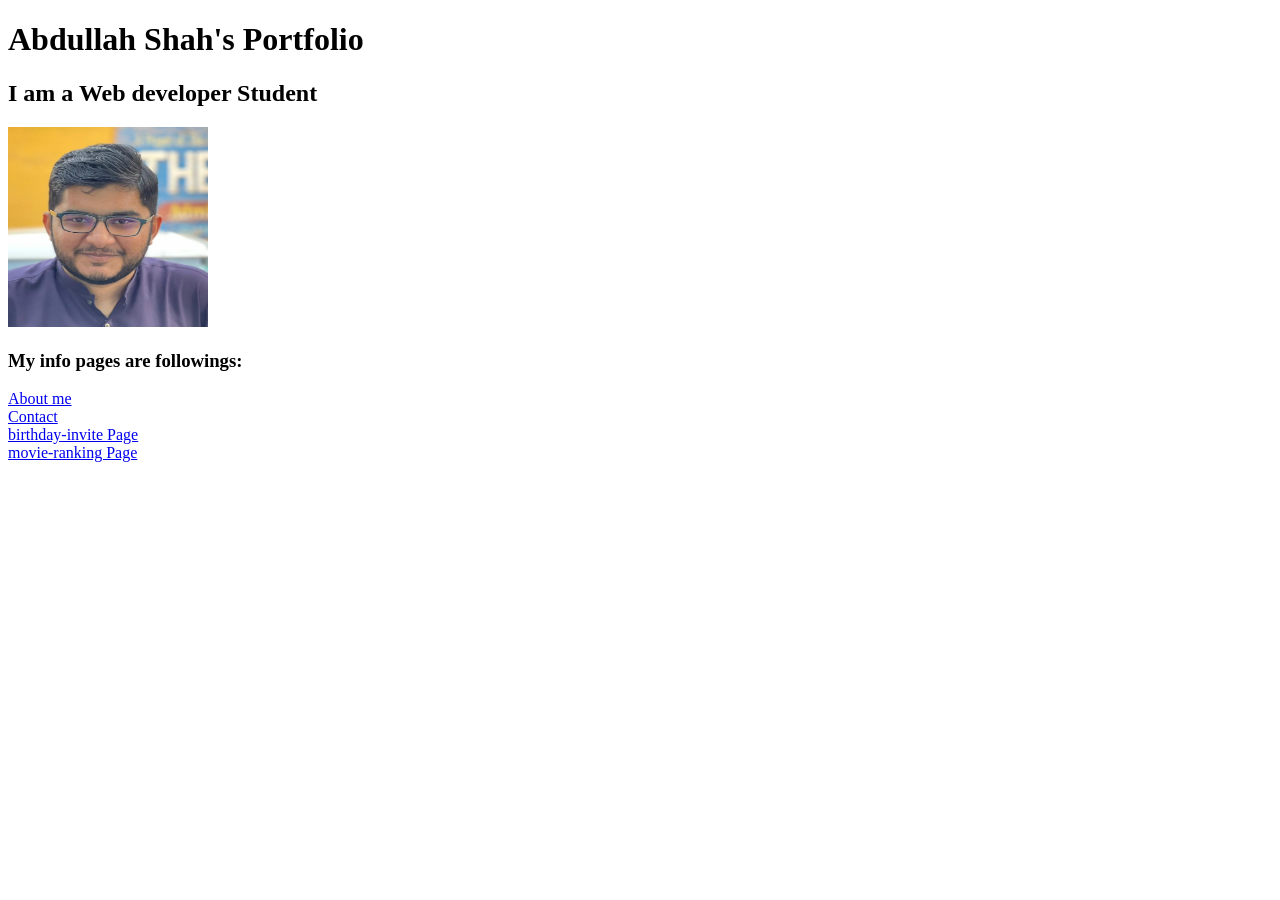
==== index.html @ 251cc84b "Add files via upload" ====
<!-- TODO 1: Create the HTML Boilerplate -->
<!DOCTYPE html>
<html lang="en">
<head>
    <meta charset="UTF-8">
    <meta name="viewport" content="width=device-width, initial-scale=1.0">
    <title>Document</title>
</head>
<body>
    <h1>Abdullah Shah's Portfolio</h1>
    <h2>I am a Web developer Student</h2>
    <img src="./assets/images/My image.jpg" width="200" height="200" alt="">
    <h3>My info pages are followings:</h3>
    <a href="./public/about.html">About me</a> <br>
    <a href="./public/contact.html">Contact</a> <br>
    <a href="./public/birthday-invite.html">birthday-invite Page</a> <br>
    <a href="./public/movie-ranking.html">movie-ranking Page</a> <br>

</body>
</html>
<!-- TODO 2: Add Your previous projects' HTML into the public folder -->

<!-- TODO 3: Take screenshots of your project previews and add the images to the images folder -->

<!-- TODO 4: Add titles/subtitles etc. -->

<!-- TODO 5: Add a link to the project pages -->

<!-- TODO 6: Add images to show the project previews
HINT for TODO 6: You can use the height attribute set to 200 to make the image smaller:
https://developer.mozilla.org/en-US/docs/Web/HTML/Element/img#attr-height -->

<!-- TODO 7: Add the Contact Me and About Me page links -->
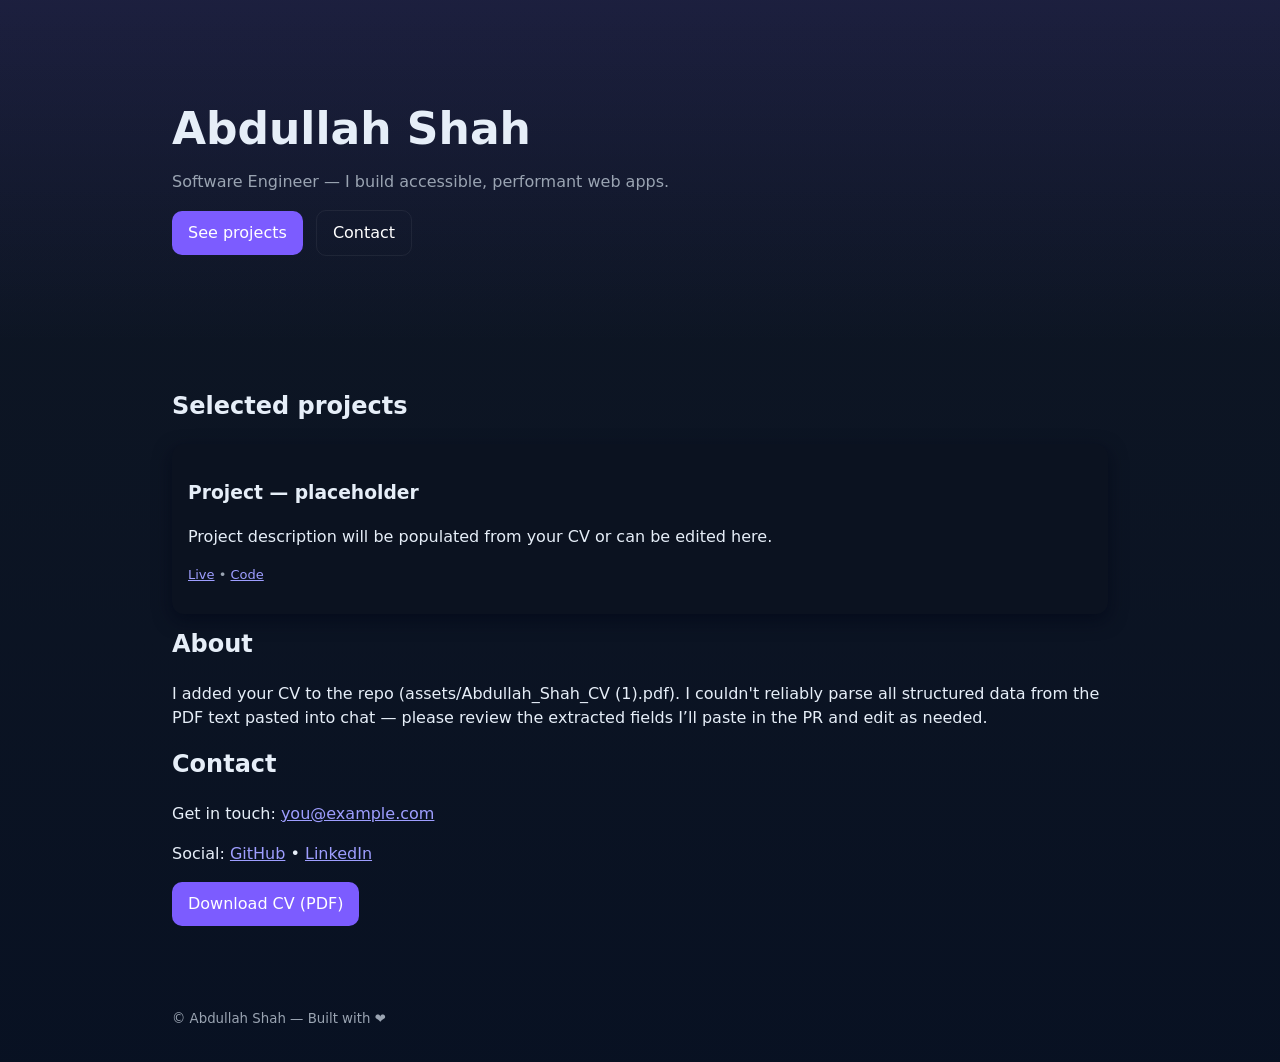
==== commit 4e15f2ba: "Add CV and portfolio starter (index, styles, README) on portfolio-starter branch" ====
--- a/index.html
+++ b/index.html
@@ -1,33 +1,51 @@
-<!-- TODO 1: Create the HTML Boilerplate -->
-<!DOCTYPE html>
+<!doctype html>
 <html lang="en">
 <head>
-    <meta charset="UTF-8">
-    <meta name="viewport" content="width=device-width, initial-scale=1.0">
-    <title>Document</title>
+  <meta charset="utf-8" />
+  <meta name="viewport" content="width=device-width,initial-scale=1" />
+  <title>Abdullah Shah — Portfolio</title>
+  <link rel="stylesheet" href="styles.css" />
 </head>
 <body>
-    <h1>Abdullah Shah's Portfolio</h1>
-    <h2>I am a Web developer Student</h2>
-    <img src="./assets/images/My image.jpg" width="200" height="200" alt="">
-    <h3>My info pages are followings:</h3>
-    <a href="./public/about.html">About me</a> <br>
-    <a href="./public/contact.html">Contact</a> <br>
-    <a href="./public/birthday-invite.html">birthday-invite Page</a> <br>
-    <a href="./public/movie-ranking.html">movie-ranking Page</a> <br>
+  <header class="hero">
+    <div class="container">
+      <h1>Abdullah Shah</h1>
+      <p class="lead">Software Engineer — I build accessible, performant web apps.</p>
+      <p class="cta">
+        <a href="#projects" class="btn">See projects</a>
+        <a href="#contact" class="btn ghost">Contact</a>
+      </p>
+    </div>
+  </header>
 
+  <main class="container">
+    <section id="projects">
+      <h2>Selected projects</h2>
+      <div class="grid" id="project-list">
+        <!-- Project cards will be updated after I extract/confirm details from your CV -->
+        <article class="card">
+          <h3>Project — placeholder</h3>
+          <p>Project description will be populated from your CV or can be edited here.</p>
+          <p class="meta"><a href="#">Live</a> • <a href="#">Code</a></p>
+        </article>
+      </div>
+    </section>
+
+    <section id="about">
+      <h2>About</h2>
+      <p id="bio">I added your CV to the repo (assets/Abdullah_Shah_CV (1).pdf). I couldn't reliably parse all structured data from the PDF text pasted into chat — please review the extracted fields I’ll paste in the PR and edit as needed.</p>
+    </section>
+
+    <section id="contact">
+      <h2>Contact</h2>
+      <p>Get in touch: <a href="mailto:you@example.com">you@example.com</a></p>
+      <p>Social: <a href="#">GitHub</a> • <a href="#">LinkedIn</a></p>
+      <p><a href="assets/Abdullah_Shah_CV (1).pdf" class="btn">Download CV (PDF)</a></p>
+    </section>
+  </main>
+
+  <footer class="container">
+    <small>© Abdullah Shah — Built with ❤️</small>
+  </footer>
 </body>
 </html>
-<!-- TODO 2: Add Your previous projects' HTML into the public folder -->
-
-<!-- TODO 3: Take screenshots of your project previews and add the images to the images folder -->
-
-<!-- TODO 4: Add titles/subtitles etc. -->
-
-<!-- TODO 5: Add a link to the project pages -->
-
-<!-- TODO 6: Add images to show the project previews
-HINT for TODO 6: You can use the height attribute set to 200 to make the image smaller:
-https://developer.mozilla.org/en-US/docs/Web/HTML/Element/img#attr-height -->
-
-<!-- TODO 7: Add the Contact Me and About Me page links -->
--- a/styles.css
+++ b/styles.css
@@ -0,0 +1,23 @@
+:root{
+  --bg:#0f1724; --card:#0b1220; --muted:#9aa4b2; --accent:#7c5cff; --glass: rgba(255,255,255,0.04);
+  --radius:12px; --max:1000px; --gap:20px;
+  color-scheme: dark;
+}
+*{box-sizing:border-box}
+body{
+  font-family: Inter, system-ui, -apple-system, "Segoe UI", Roboto, "Helvetica Neue", Arial;
+  margin:0; background:linear-gradient(180deg,var(--bg),#071022 120%); color:#e6eef8;
+  line-height:1.5; -webkit-font-smoothing:antialiased;
+}
+.container{max-width:var(--max); margin:0 auto; padding:32px;}
+.hero{padding:64px 0 40px; background:linear-gradient(180deg, rgba(124,92,255,0.12), transparent);} 
+h1{margin:0 0 8px; font-size:clamp(28px,5vw,44px);} 
+.lead{color:var(--muted); margin:0 0 16px;} 
+.btn{display:inline-block;padding:10px 16px;border-radius:10px;background:var(--accent);color:white;text-decoration:none;margin-right:8px;} 
+.btn.ghost{background:transparent;border:1px solid rgba(255,255,255,0.06);} 
+h2{margin-top:12px} 
+.grid{display:grid;grid-template-columns:repeat(auto-fit,minmax(220px,1fr));gap:var(--gap);margin-top:16px} 
+.card{background:var(--card); padding:16px;border-radius:var(--radius);box-shadow:0 6px 18px rgba(2,6,23,0.6);} 
+.meta{color:var(--muted); font-size:13px} 
+footer{padding:24px 0;color:var(--muted)} 
+@media (max-width:520px){ .container{padding:20px} .hero{padding:40px 0} }
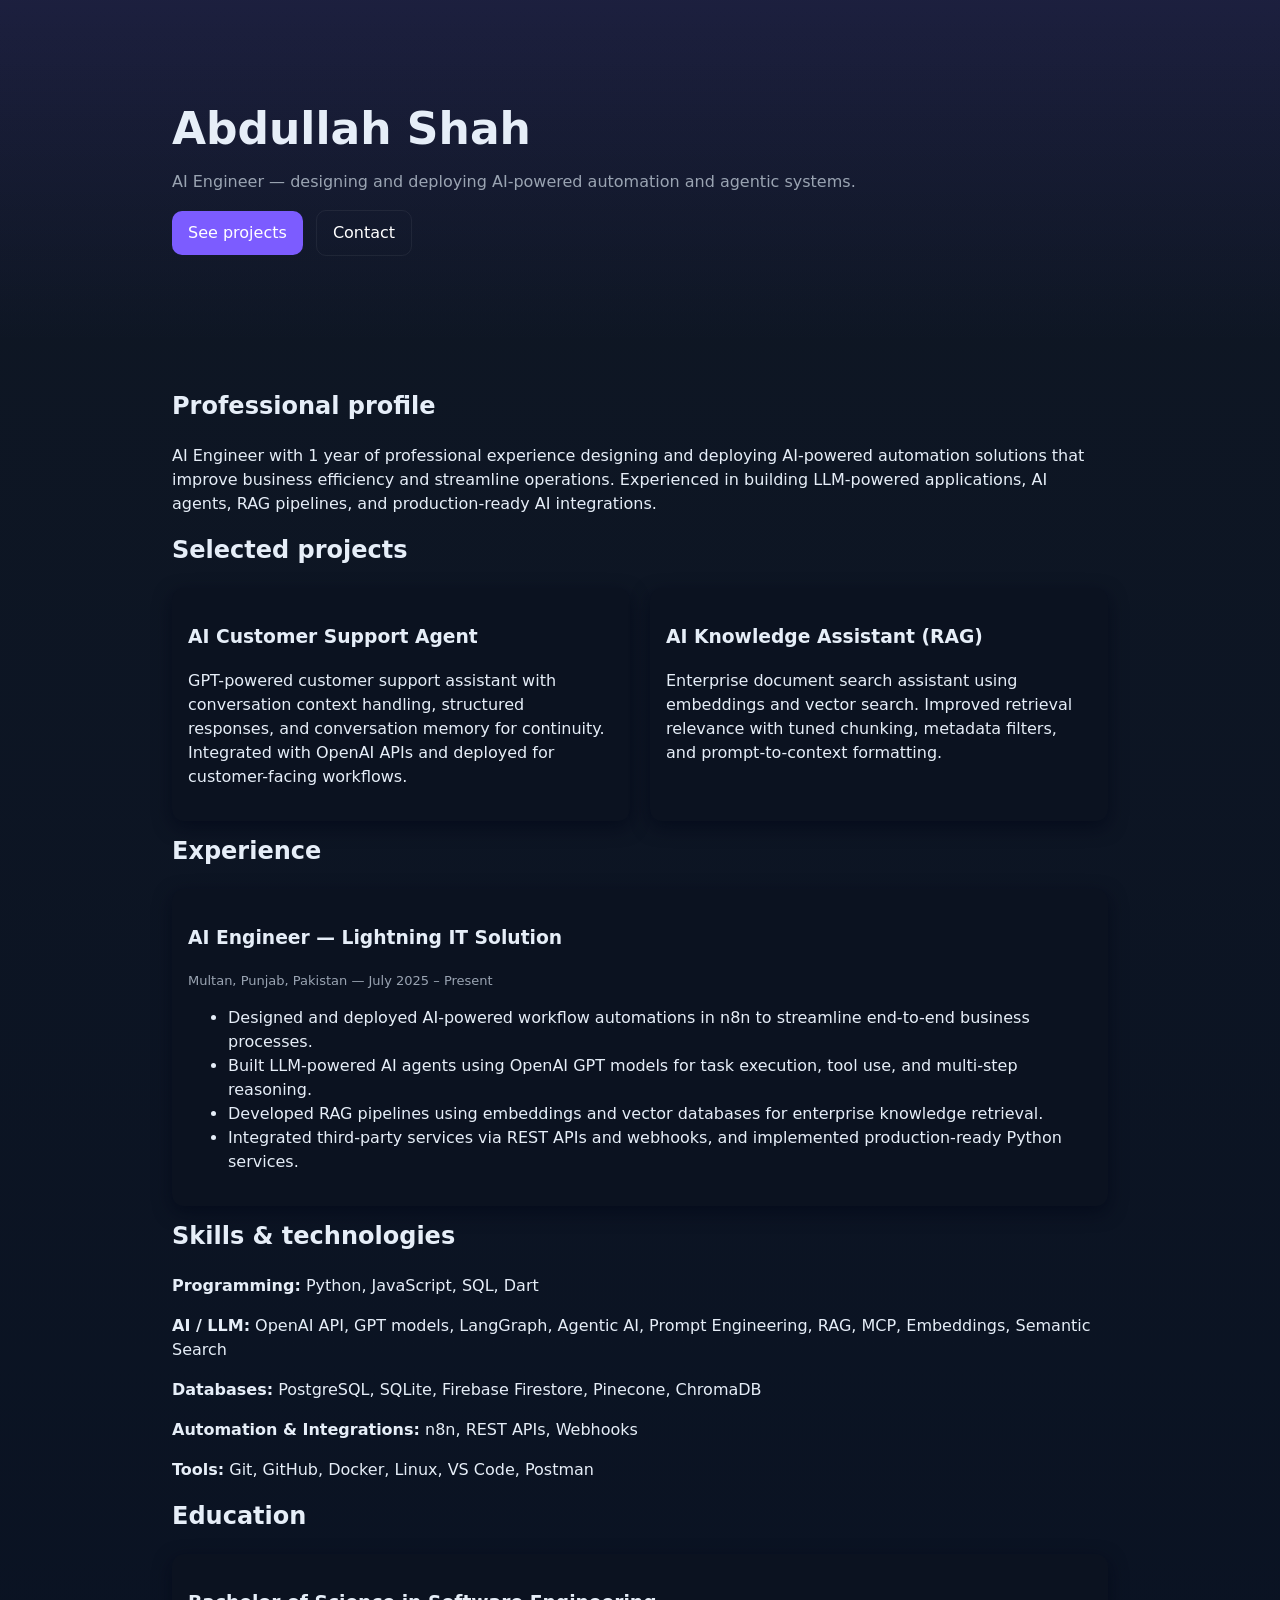
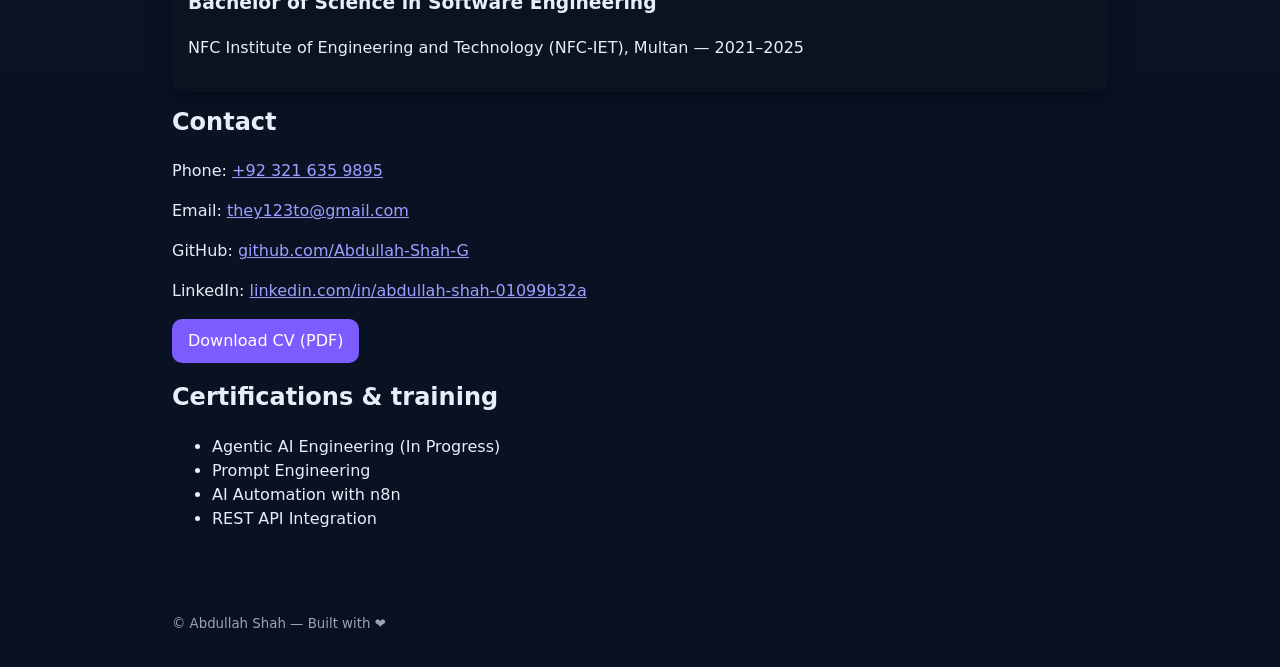
==== commit 57c40532: "Update site with extracted CV content on portfolio-starter branch" ====
--- a/index.html
+++ b/index.html
@@ -3,14 +3,14 @@
 <head>
   <meta charset="utf-8" />
   <meta name="viewport" content="width=device-width,initial-scale=1" />
-  <title>Abdullah Shah — Portfolio</title>
+  <title>Abdullah Shah — AI Engineer</title>
   <link rel="stylesheet" href="styles.css" />
 </head>
 <body>
   <header class="hero">
     <div class="container">
       <h1>Abdullah Shah</h1>
-      <p class="lead">Software Engineer — I build accessible, performant web apps.</p>
+      <p class="lead">AI Engineer — designing and deploying AI-powered automation and agentic systems.</p>
       <p class="cta">
         <a href="#projects" class="btn">See projects</a>
         <a href="#contact" class="btn ghost">Contact</a>
@@ -19,29 +19,76 @@
   </header>
 
   <main class="container">
+    <section id="summary">
+      <h2>Professional profile</h2>
+      <p>AI Engineer with 1 year of professional experience designing and deploying AI-powered automation solutions that improve business efficiency and streamline operations. Experienced in building LLM-powered applications, AI agents, RAG pipelines, and production-ready AI integrations.</p>
+    </section>
+
     <section id="projects">
       <h2>Selected projects</h2>
-      <div class="grid" id="project-list">
-        <!-- Project cards will be updated after I extract/confirm details from your CV -->
+      <div class="grid">
         <article class="card">
-          <h3>Project — placeholder</h3>
-          <p>Project description will be populated from your CV or can be edited here.</p>
-          <p class="meta"><a href="#">Live</a> • <a href="#">Code</a></p>
+          <h3>AI Customer Support Agent</h3>
+          <p>GPT-powered customer support assistant with conversation context handling, structured responses, and conversation memory for continuity. Integrated with OpenAI APIs and deployed for customer-facing workflows.</p>
+        </article>
+
+        <article class="card">
+          <h3>AI Knowledge Assistant (RAG)</h3>
+          <p>Enterprise document search assistant using embeddings and vector search. Improved retrieval relevance with tuned chunking, metadata filters, and prompt-to-context formatting.</p>
         </article>
       </div>
     </section>
 
-    <section id="about">
-      <h2>About</h2>
-      <p id="bio">I added your CV to the repo (assets/Abdullah_Shah_CV (1).pdf). I couldn't reliably parse all structured data from the PDF text pasted into chat — please review the extracted fields I’ll paste in the PR and edit as needed.</p>
+    <section id="experience">
+      <h2>Experience</h2>
+      <article class="card">
+        <h3>AI Engineer — Lightning IT Solution</h3>
+        <p class="meta">Multan, Punjab, Pakistan — July 2025 – Present</p>
+        <ul>
+          <li>Designed and deployed AI-powered workflow automations in n8n to streamline end-to-end business processes.</li>
+          <li>Built LLM-powered AI agents using OpenAI GPT models for task execution, tool use, and multi-step reasoning.</li>
+          <li>Developed RAG pipelines using embeddings and vector databases for enterprise knowledge retrieval.</li>
+          <li>Integrated third-party services via REST APIs and webhooks, and implemented production-ready Python services.</li>
+        </ul>
+      </article>
+    </section>
+
+    <section id="skills">
+      <h2>Skills & technologies</h2>
+      <p><strong>Programming:</strong> Python, JavaScript, SQL, Dart</p>
+      <p><strong>AI / LLM:</strong> OpenAI API, GPT models, LangGraph, Agentic AI, Prompt Engineering, RAG, MCP, Embeddings, Semantic Search</p>
+      <p><strong>Databases:</strong> PostgreSQL, SQLite, Firebase Firestore, Pinecone, ChromaDB</p>
+      <p><strong>Automation & Integrations:</strong> n8n, REST APIs, Webhooks</p>
+      <p><strong>Tools:</strong> Git, GitHub, Docker, Linux, VS Code, Postman</p>
+    </section>
+
+    <section id="education">
+      <h2>Education</h2>
+      <div class="card">
+        <h3>Bachelor of Science in Software Engineering</h3>
+        <p>NFC Institute of Engineering and Technology (NFC-IET), Multan — 2021–2025</p>
+      </div>
     </section>
 
     <section id="contact">
       <h2>Contact</h2>
-      <p>Get in touch: <a href="mailto:you@example.com">you@example.com</a></p>
-      <p>Social: <a href="#">GitHub</a> • <a href="#">LinkedIn</a></p>
+      <p>Phone: <a href="tel:+923216359895">+92 321 635 9895</a></p>
+      <p>Email: <a href="mailto:they123to@gmail.com">they123to@gmail.com</a></p>
+      <p>GitHub: <a href="https://github.com/Abdullah-Shah-G" target="_blank" rel="noopener">github.com/Abdullah-Shah-G</a></p>
+      <p>LinkedIn: <a href="https://www.linkedin.com/in/abdullah-shah-01099b32a" target="_blank" rel="noopener">linkedin.com/in/abdullah-shah-01099b32a</a></p>
       <p><a href="assets/Abdullah_Shah_CV (1).pdf" class="btn">Download CV (PDF)</a></p>
     </section>
+
+    <section id="certifications">
+      <h2>Certifications & training</h2>
+      <ul>
+        <li>Agentic AI Engineering (In Progress)</li>
+        <li>Prompt Engineering</li>
+        <li>AI Automation with n8n</li>
+        <li>REST API Integration</li>
+      </ul>
+    </section>
+
   </main>
 
   <footer class="container">
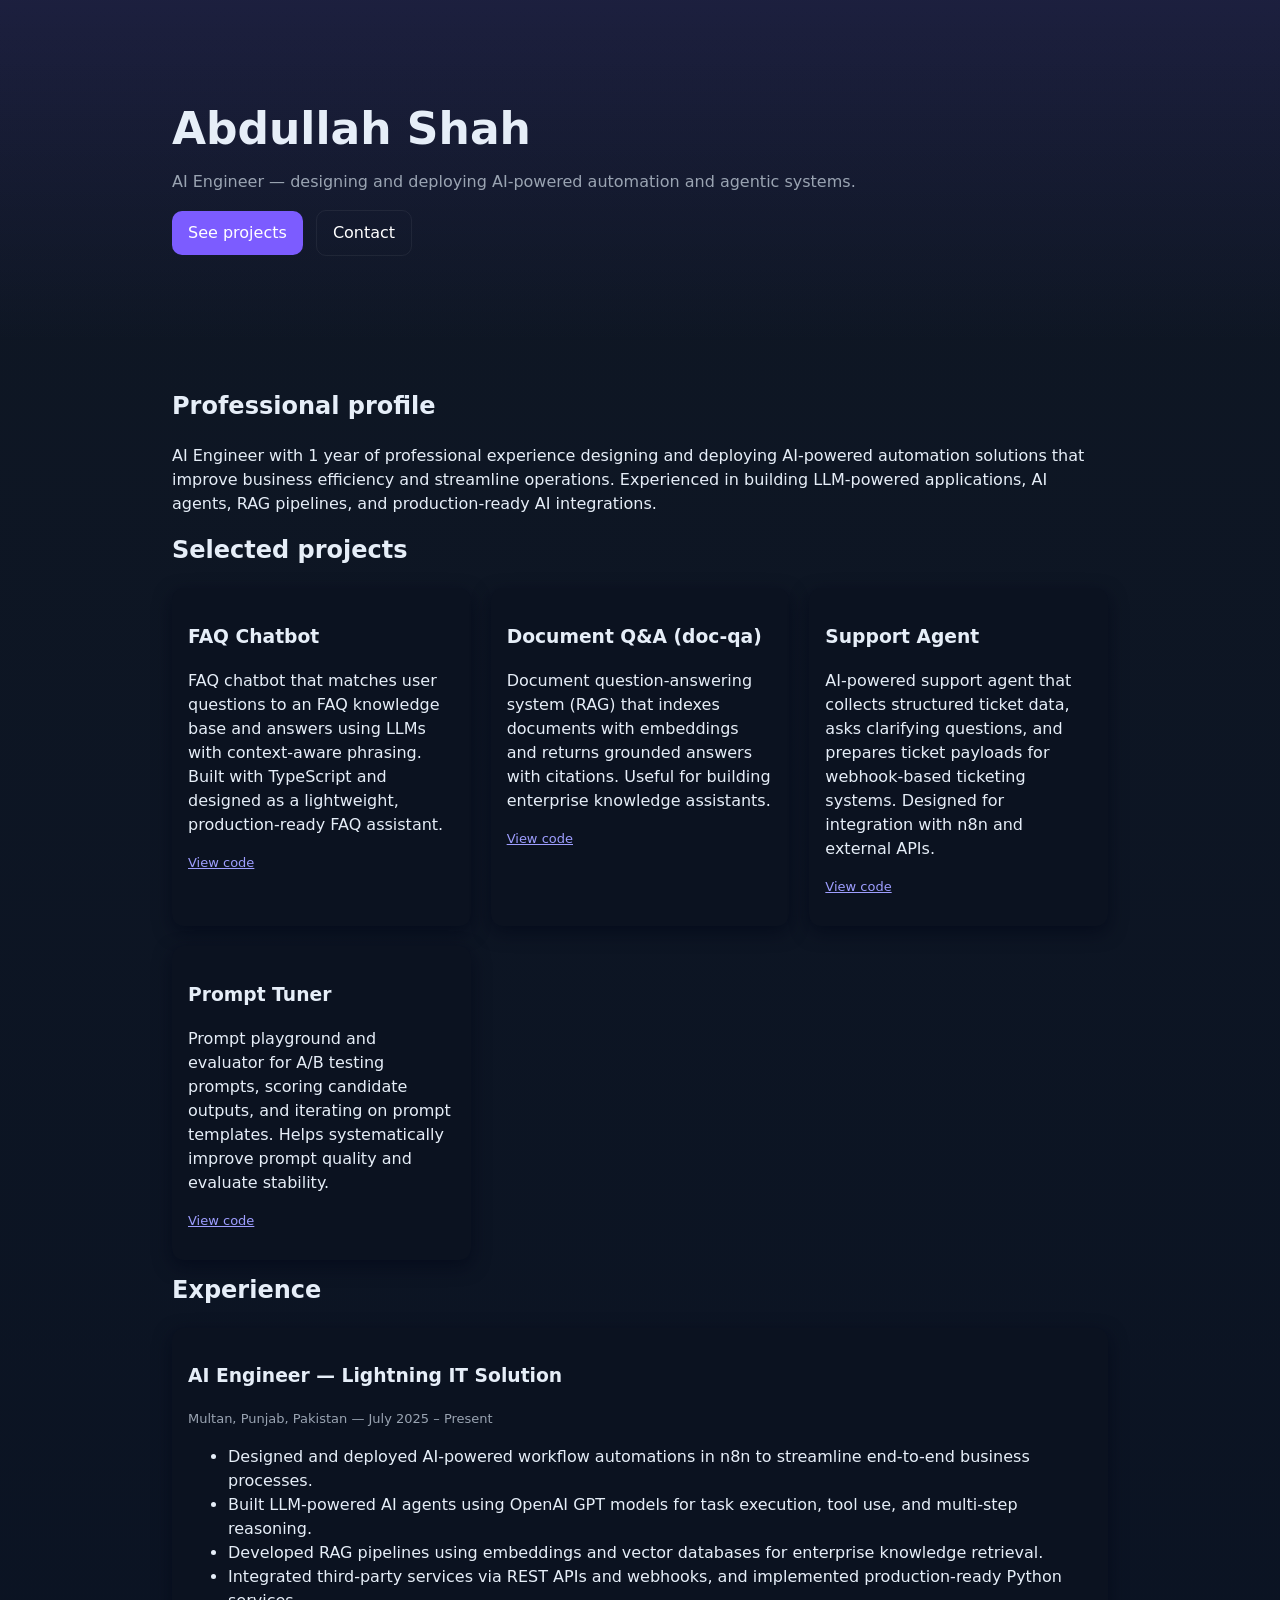
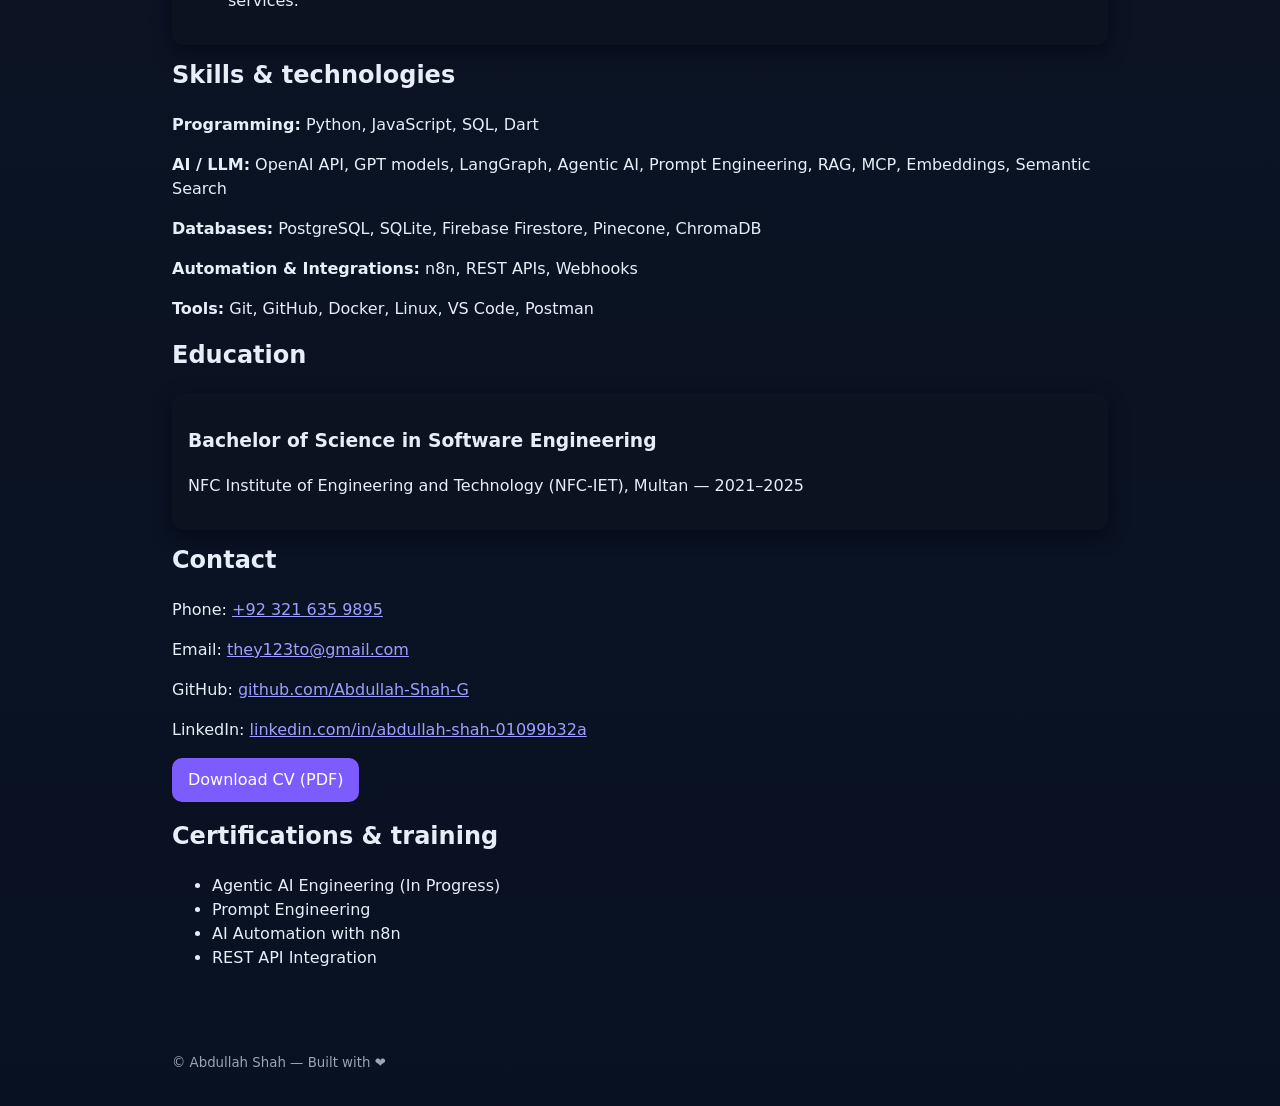
==== commit 03b35501: "Link added repos to portfolio projects on portfolio-starter branch" ====
--- a/index.html
+++ b/index.html
@@ -28,13 +28,27 @@
       <h2>Selected projects</h2>
       <div class="grid">
         <article class="card">
-          <h3>AI Customer Support Agent</h3>
-          <p>GPT-powered customer support assistant with conversation context handling, structured responses, and conversation memory for continuity. Integrated with OpenAI APIs and deployed for customer-facing workflows.</p>
+          <h3>FAQ Chatbot</h3>
+          <p>FAQ chatbot that matches user questions to an FAQ knowledge base and answers using LLMs with context-aware phrasing. Built with TypeScript and designed as a lightweight, production-ready FAQ assistant.</p>
+          <p class="meta"><a href="https://github.com/Abdullah-Shah-G/faq-chatbot" target="_blank" rel="noopener">View code</a></p>
         </article>
 
         <article class="card">
-          <h3>AI Knowledge Assistant (RAG)</h3>
-          <p>Enterprise document search assistant using embeddings and vector search. Improved retrieval relevance with tuned chunking, metadata filters, and prompt-to-context formatting.</p>
+          <h3>Document Q&A (doc-qa)</h3>
+          <p>Document question-answering system (RAG) that indexes documents with embeddings and returns grounded answers with citations. Useful for building enterprise knowledge assistants.</p>
+          <p class="meta"><a href="https://github.com/Abdullah-Shah-G/doc-qa" target="_blank" rel="noopener">View code</a></p>
+        </article>
+
+        <article class="card">
+          <h3>Support Agent</h3>
+          <p>AI-powered support agent that collects structured ticket data, asks clarifying questions, and prepares ticket payloads for webhook-based ticketing systems. Designed for integration with n8n and external APIs.</p>
+          <p class="meta"><a href="https://github.com/Abdullah-Shah-G/support-agent" target="_blank" rel="noopener">View code</a></p>
+        </article>
+
+        <article class="card">
+          <h3>Prompt Tuner</h3>
+          <p>Prompt playground and evaluator for A/B testing prompts, scoring candidate outputs, and iterating on prompt templates. Helps systematically improve prompt quality and evaluate stability.</p>
+          <p class="meta"><a href="https://github.com/Abdullah-Shah-G/prompt-tuner" target="_blank" rel="noopener">View code</a></p>
         </article>
       </div>
     </section>
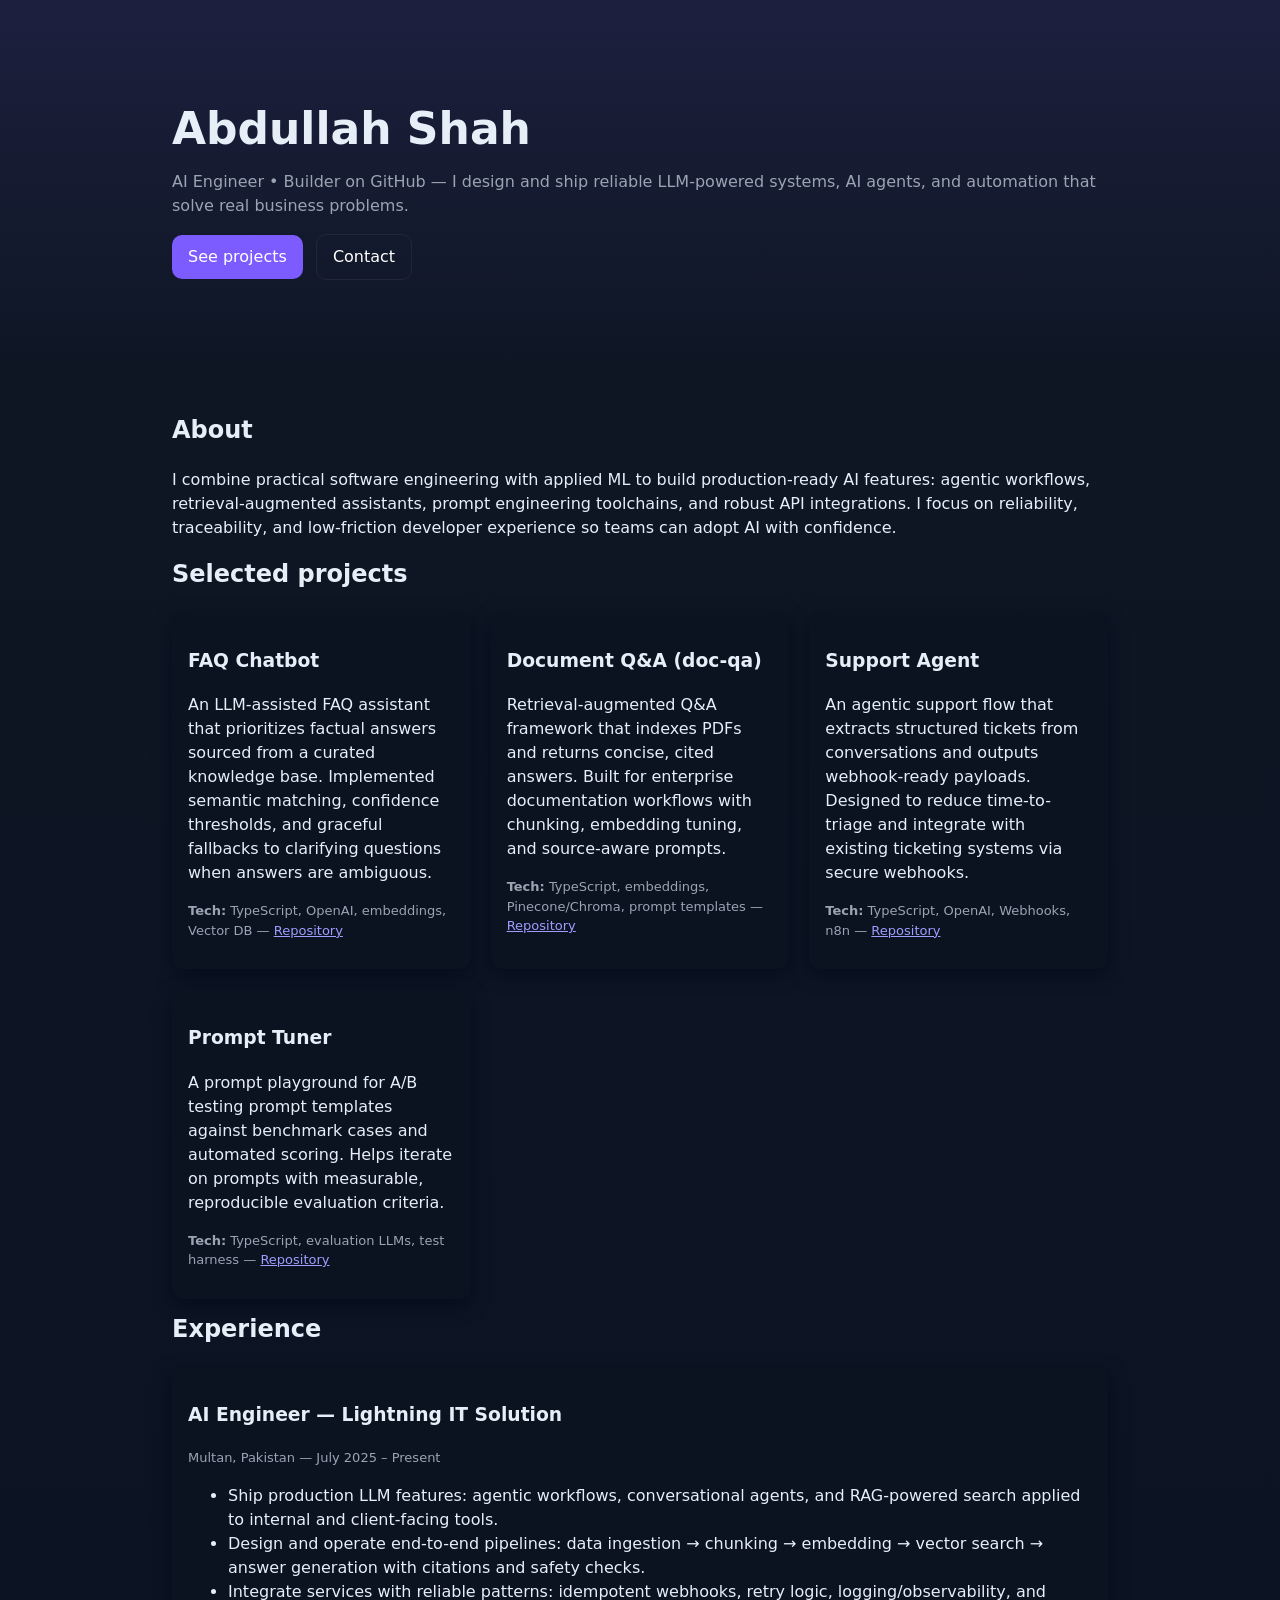
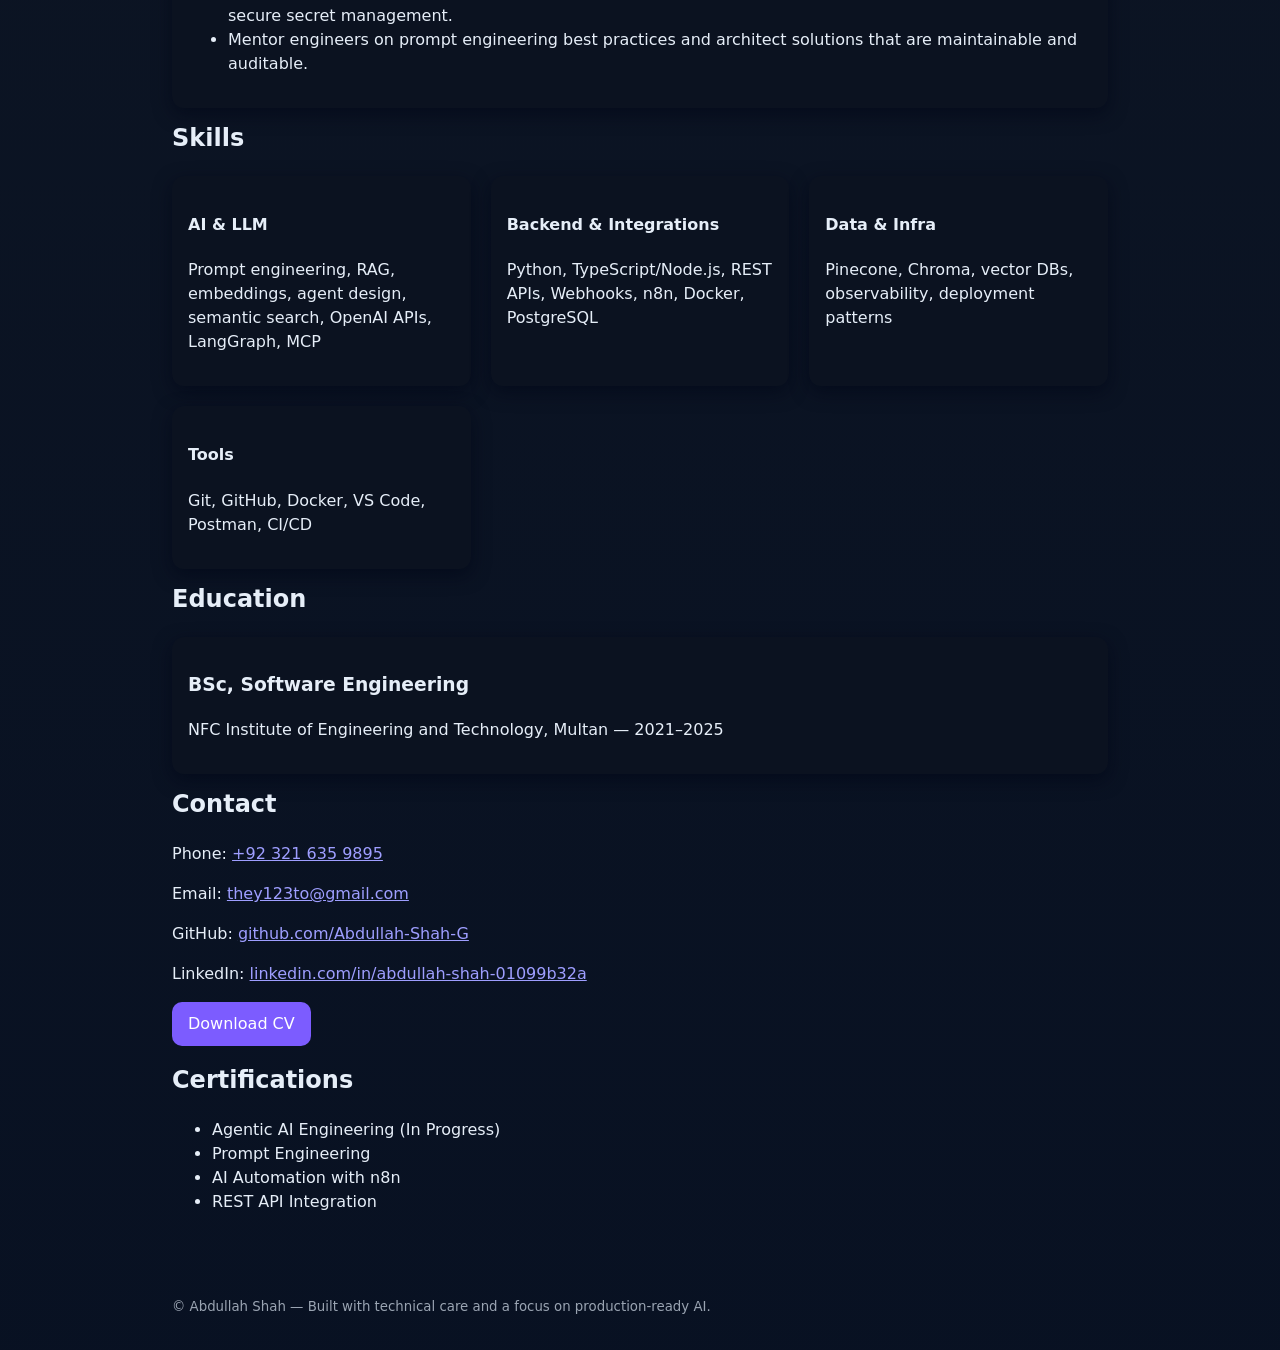
==== commit 47a4662d: "Polish site and README to read like an expert-built human portfolio" ====
--- a/index.html
+++ b/index.html
@@ -3,14 +3,14 @@
 <head>
   <meta charset="utf-8" />
   <meta name="viewport" content="width=device-width,initial-scale=1" />
-  <title>Abdullah Shah — AI Engineer</title>
+  <title>Abdullah Shah — AI Engineer & GitHub Builder</title>
   <link rel="stylesheet" href="styles.css" />
 </head>
 <body>
   <header class="hero">
     <div class="container">
       <h1>Abdullah Shah</h1>
-      <p class="lead">AI Engineer — designing and deploying AI-powered automation and agentic systems.</p>
+      <p class="lead">AI Engineer • Builder on GitHub — I design and ship reliable LLM-powered systems, AI agents, and automation that solve real business problems.</p>
       <p class="cta">
         <a href="#projects" class="btn">See projects</a>
         <a href="#contact" class="btn ghost">Contact</a>
@@ -20,8 +20,8 @@
 
   <main class="container">
     <section id="summary">
-      <h2>Professional profile</h2>
-      <p>AI Engineer with 1 year of professional experience designing and deploying AI-powered automation solutions that improve business efficiency and streamline operations. Experienced in building LLM-powered applications, AI agents, RAG pipelines, and production-ready AI integrations.</p>
+      <h2>About</h2>
+      <p>I combine practical software engineering with applied ML to build production-ready AI features: agentic workflows, retrieval-augmented assistants, prompt engineering toolchains, and robust API integrations. I focus on reliability, traceability, and low-friction developer experience so teams can adopt AI with confidence.</p>
     </section>
 
     <section id="projects">
@@ -29,26 +29,26 @@
       <div class="grid">
         <article class="card">
           <h3>FAQ Chatbot</h3>
-          <p>FAQ chatbot that matches user questions to an FAQ knowledge base and answers using LLMs with context-aware phrasing. Built with TypeScript and designed as a lightweight, production-ready FAQ assistant.</p>
-          <p class="meta"><a href="https://github.com/Abdullah-Shah-G/faq-chatbot" target="_blank" rel="noopener">View code</a></p>
+          <p>An LLM-assisted FAQ assistant that prioritizes factual answers sourced from a curated knowledge base. Implemented semantic matching, confidence thresholds, and graceful fallbacks to clarifying questions when answers are ambiguous.</p>
+          <p class="meta"><strong>Tech:</strong> TypeScript, OpenAI, embeddings, Vector DB — <a href="https://github.com/Abdullah-Shah-G/faq-chatbot" target="_blank" rel="noopener">Repository</a></p>
         </article>
 
         <article class="card">
           <h3>Document Q&A (doc-qa)</h3>
-          <p>Document question-answering system (RAG) that indexes documents with embeddings and returns grounded answers with citations. Useful for building enterprise knowledge assistants.</p>
-          <p class="meta"><a href="https://github.com/Abdullah-Shah-G/doc-qa" target="_blank" rel="noopener">View code</a></p>
+          <p>Retrieval-augmented Q&A framework that indexes PDFs and returns concise, cited answers. Built for enterprise documentation workflows with chunking, embedding tuning, and source-aware prompts.</p>
+          <p class="meta"><strong>Tech:</strong> TypeScript, embeddings, Pinecone/Chroma, prompt templates — <a href="https://github.com/Abdullah-Shah-G/doc-qa" target="_blank" rel="noopener">Repository</a></p>
         </article>
 
         <article class="card">
           <h3>Support Agent</h3>
-          <p>AI-powered support agent that collects structured ticket data, asks clarifying questions, and prepares ticket payloads for webhook-based ticketing systems. Designed for integration with n8n and external APIs.</p>
-          <p class="meta"><a href="https://github.com/Abdullah-Shah-G/support-agent" target="_blank" rel="noopener">View code</a></p>
+          <p>An agentic support flow that extracts structured tickets from conversations and outputs webhook-ready payloads. Designed to reduce time-to-triage and integrate with existing ticketing systems via secure webhooks.</p>
+          <p class="meta"><strong>Tech:</strong> TypeScript, OpenAI, Webhooks, n8n — <a href="https://github.com/Abdullah-Shah-G/support-agent" target="_blank" rel="noopener">Repository</a></p>
         </article>
 
         <article class="card">
           <h3>Prompt Tuner</h3>
-          <p>Prompt playground and evaluator for A/B testing prompts, scoring candidate outputs, and iterating on prompt templates. Helps systematically improve prompt quality and evaluate stability.</p>
-          <p class="meta"><a href="https://github.com/Abdullah-Shah-G/prompt-tuner" target="_blank" rel="noopener">View code</a></p>
+          <p>A prompt playground for A/B testing prompt templates against benchmark cases and automated scoring. Helps iterate on prompts with measurable, reproducible evaluation criteria.</p>
+          <p class="meta"><strong>Tech:</strong> TypeScript, evaluation LLMs, test harness — <a href="https://github.com/Abdullah-Shah-G/prompt-tuner" target="_blank" rel="noopener">Repository</a></p>
         </article>
       </div>
     </section>
@@ -57,30 +57,43 @@
       <h2>Experience</h2>
       <article class="card">
         <h3>AI Engineer — Lightning IT Solution</h3>
-        <p class="meta">Multan, Punjab, Pakistan — July 2025 – Present</p>
+        <p class="meta">Multan, Pakistan — July 2025 – Present</p>
         <ul>
-          <li>Designed and deployed AI-powered workflow automations in n8n to streamline end-to-end business processes.</li>
-          <li>Built LLM-powered AI agents using OpenAI GPT models for task execution, tool use, and multi-step reasoning.</li>
-          <li>Developed RAG pipelines using embeddings and vector databases for enterprise knowledge retrieval.</li>
-          <li>Integrated third-party services via REST APIs and webhooks, and implemented production-ready Python services.</li>
+          <li>Ship production LLM features: agentic workflows, conversational agents, and RAG-powered search applied to internal and client-facing tools.</li>
+          <li>Design and operate end-to-end pipelines: data ingestion → chunking → embedding → vector search → answer generation with citations and safety checks.</li>
+          <li>Integrate services with reliable patterns: idempotent webhooks, retry logic, logging/observability, and secure secret management.</li>
+          <li>Mentor engineers on prompt engineering best practices and architect solutions that are maintainable and auditable.</li>
         </ul>
       </article>
     </section>
 
     <section id="skills">
-      <h2>Skills & technologies</h2>
-      <p><strong>Programming:</strong> Python, JavaScript, SQL, Dart</p>
-      <p><strong>AI / LLM:</strong> OpenAI API, GPT models, LangGraph, Agentic AI, Prompt Engineering, RAG, MCP, Embeddings, Semantic Search</p>
-      <p><strong>Databases:</strong> PostgreSQL, SQLite, Firebase Firestore, Pinecone, ChromaDB</p>
-      <p><strong>Automation & Integrations:</strong> n8n, REST APIs, Webhooks</p>
-      <p><strong>Tools:</strong> Git, GitHub, Docker, Linux, VS Code, Postman</p>
+      <h2>Skills</h2>
+      <div class="grid">
+        <div class="card">
+          <h4>AI & LLM</h4>
+          <p>Prompt engineering, RAG, embeddings, agent design, semantic search, OpenAI APIs, LangGraph, MCP</p>
+        </div>
+        <div class="card">
+          <h4>Backend & Integrations</h4>
+          <p>Python, TypeScript/Node.js, REST APIs, Webhooks, n8n, Docker, PostgreSQL</p>
+        </div>
+        <div class="card">
+          <h4>Data & Infra</h4>
+          <p>Pinecone, Chroma, vector DBs, observability, deployment patterns</p>
+        </div>
+        <div class="card">
+          <h4>Tools</h4>
+          <p>Git, GitHub, Docker, VS Code, Postman, CI/CD</p>
+        </div>
+      </div>
     </section>
 
     <section id="education">
       <h2>Education</h2>
       <div class="card">
-        <h3>Bachelor of Science in Software Engineering</h3>
-        <p>NFC Institute of Engineering and Technology (NFC-IET), Multan — 2021–2025</p>
+        <h3>BSc, Software Engineering</h3>
+        <p>NFC Institute of Engineering and Technology, Multan — 2021–2025</p>
       </div>
     </section>
 
@@ -90,11 +103,11 @@
       <p>Email: <a href="mailto:they123to@gmail.com">they123to@gmail.com</a></p>
       <p>GitHub: <a href="https://github.com/Abdullah-Shah-G" target="_blank" rel="noopener">github.com/Abdullah-Shah-G</a></p>
       <p>LinkedIn: <a href="https://www.linkedin.com/in/abdullah-shah-01099b32a" target="_blank" rel="noopener">linkedin.com/in/abdullah-shah-01099b32a</a></p>
-      <p><a href="assets/Abdullah_Shah_CV (1).pdf" class="btn">Download CV (PDF)</a></p>
+      <p class="cta"><a href="assets/Abdullah_Shah_CV (1).pdf" class="btn">Download CV</a></p>
     </section>
 
     <section id="certifications">
-      <h2>Certifications & training</h2>
+      <h2>Certifications</h2>
       <ul>
         <li>Agentic AI Engineering (In Progress)</li>
         <li>Prompt Engineering</li>
@@ -106,7 +119,7 @@
   </main>
 
   <footer class="container">
-    <small>© Abdullah Shah — Built with ❤️</small>
+    <small>© Abdullah Shah — Built with technical care and a focus on production-ready AI.</small>
   </footer>
 </body>
 </html>
